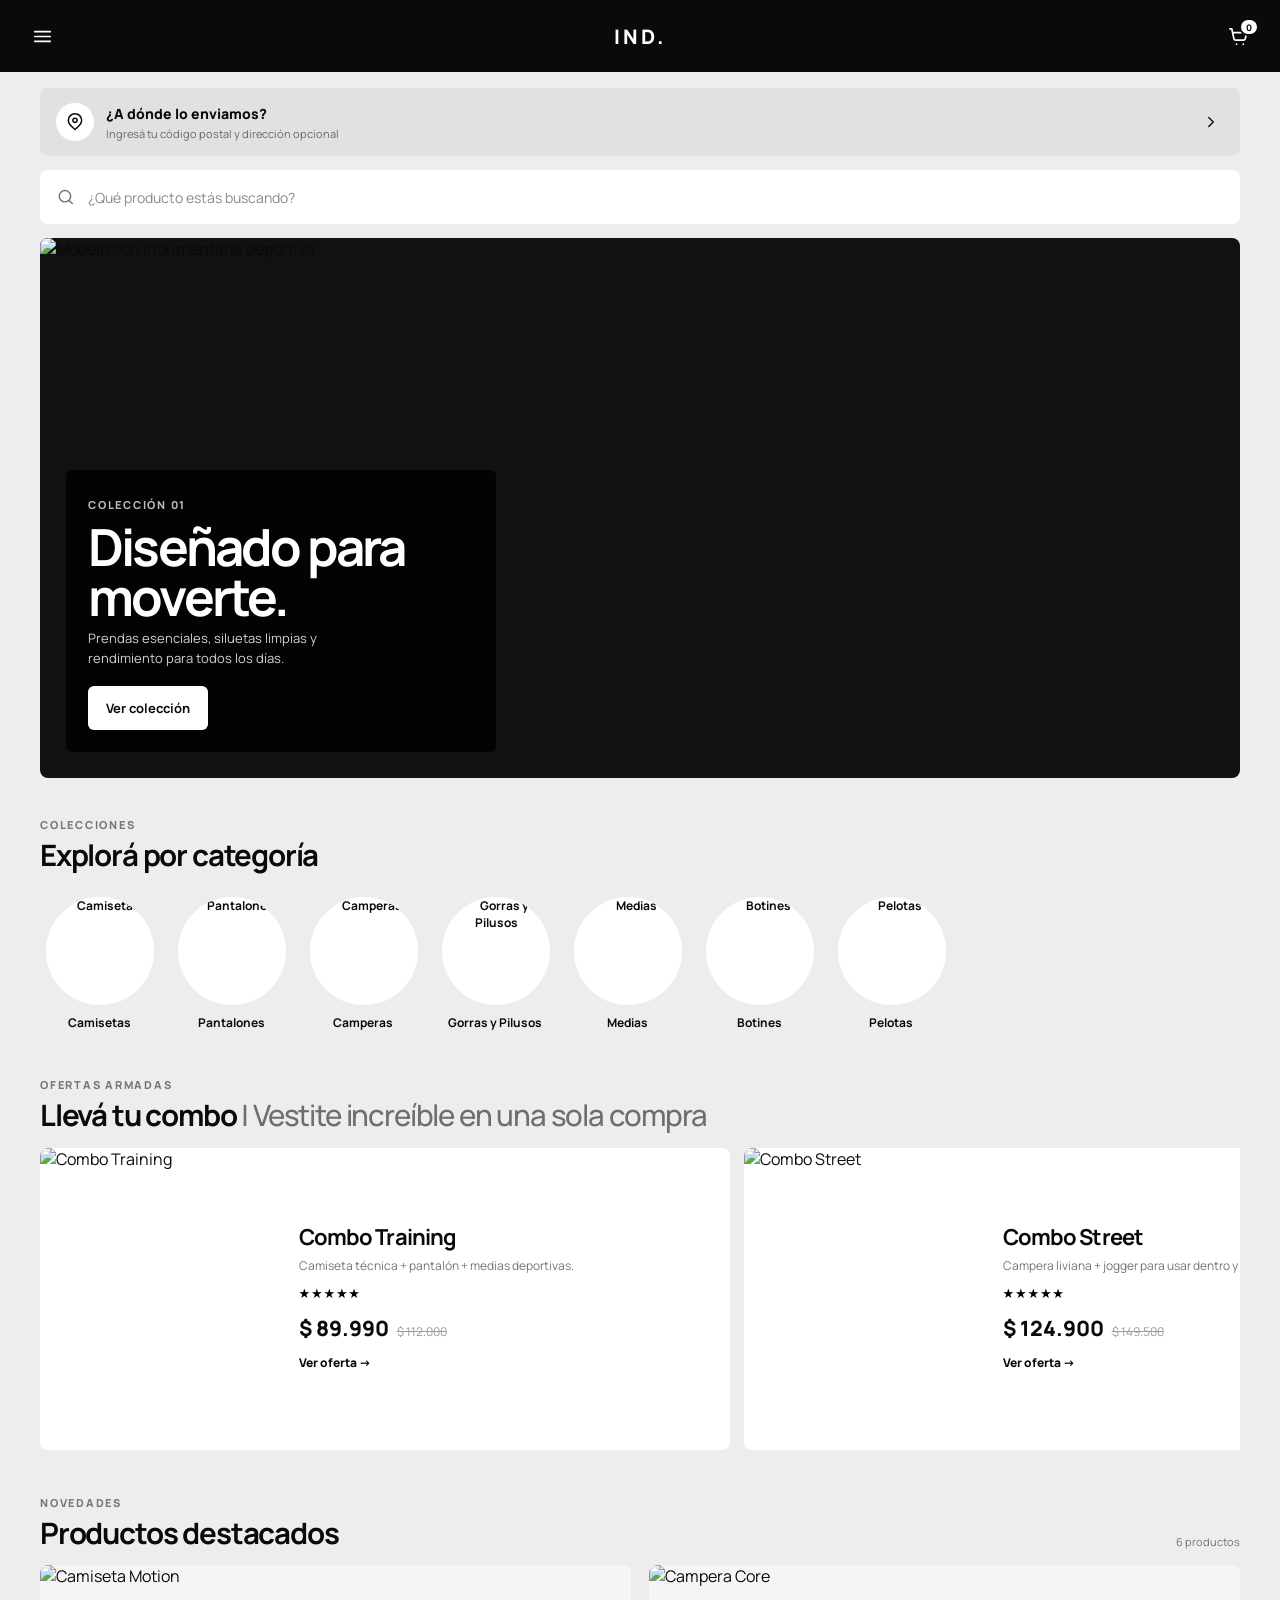
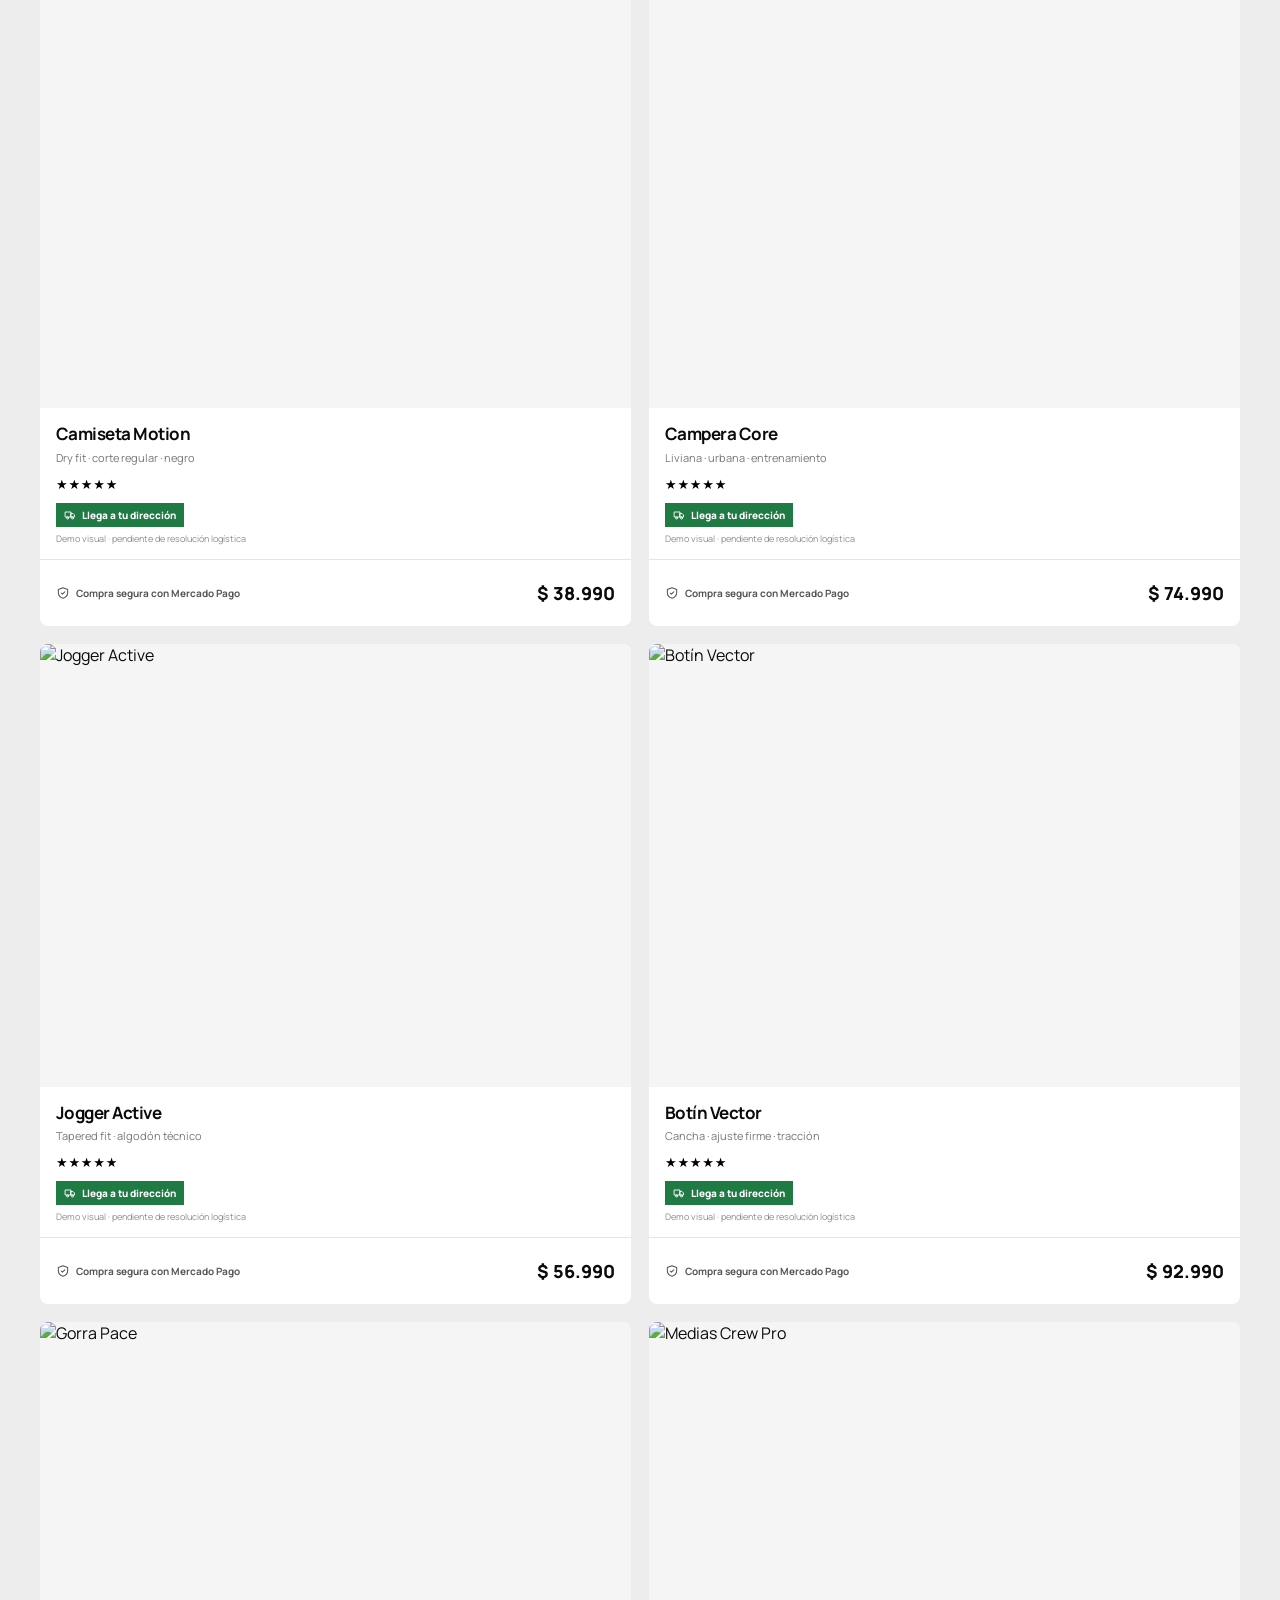
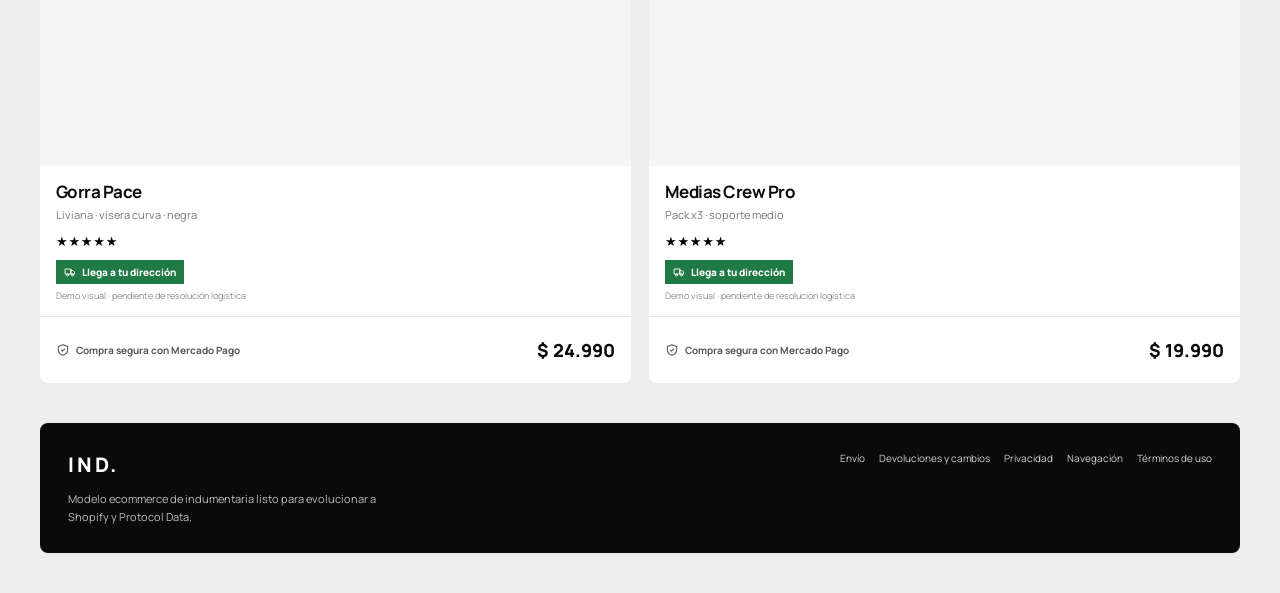
==== index.html @ ecd0ecb0 "feat(home): build initial storefront foundation" ====
<!doctype html>
<html lang="es">
<head>
  <meta charset="utf-8" />
  <meta name="viewport" content="width=device-width, initial-scale=1" />
  <meta name="theme-color" content="#0a0a0a" />
  <title>Indumentary — Indumentaria deportiva</title>
  <meta name="description" content="Modelo ecommerce de indumentaria deportiva preparado para Shopify y Protocol Data." />
  <link rel="preconnect" href="https://fonts.googleapis.com" />
  <link rel="preconnect" href="https://fonts.gstatic.com" crossorigin />
  <link href="https://fonts.googleapis.com/css2?family=Manrope:wght@400;500;600;700;800&display=swap" rel="stylesheet" />
  <link rel="stylesheet" href="./css/base.css" />
  <link rel="stylesheet" href="./css/home.css" />
</head>
<body>
  <div class="site-shell">
    <header class="site-header">
      <button class="icon-button icon-button--inverse" id="menuToggle" type="button" aria-label="Abrir menú" aria-controls="siteMenu" aria-expanded="false">
        <svg viewBox="0 0 24 24" aria-hidden="true"><path d="M4 7h16M4 12h16M4 17h16" /></svg>
      </button>

      <a class="utility-logo" href="#top" aria-label="Ir al inicio">IND.</a>

      <button class="cart-button" id="cartButton" type="button" aria-label="Abrir carrito">
        <svg viewBox="0 0 24 24" aria-hidden="true"><path d="M3 4h2l2.2 10.2a2 2 0 0 0 2 1.6h7.9a2 2 0 0 0 2-1.6L20.5 8H6.1M10 20h.01M17 20h.01" /></svg>
        <span class="cart-count" id="cartCount">0</span>
      </button>
    </header>

    <div class="page-content" id="top">
      <button class="location-strip" id="locationTrigger" type="button" aria-haspopup="dialog">
        <span class="location-strip__icon" aria-hidden="true">
          <svg viewBox="0 0 24 24"><path d="M20 10c0 5-8 11-8 11S4 15 4 10a8 8 0 1 1 16 0Z" /><circle cx="12" cy="10" r="2.5" /></svg>
        </span>
        <span class="location-strip__copy">
          <strong id="locationPrimary">¿A dónde lo enviamos?</strong>
          <small id="locationSecondary">Ingresá tu código postal y dirección opcional</small>
        </span>
        <svg class="location-strip__chevron" viewBox="0 0 24 24" aria-hidden="true"><path d="m9 18 6-6-6-6" /></svg>
      </button>

      <main>
        <section class="search-block" aria-label="Buscar productos">
          <label class="sr-only" for="productSearch">Buscar productos</label>
          <div class="search-field">
            <svg viewBox="0 0 24 24" aria-hidden="true"><circle cx="11" cy="11" r="7" /><path d="m20 20-3.5-3.5" /></svg>
            <input id="productSearch" type="search" placeholder="¿Qué producto estás buscando?" autocomplete="off" />
          </div>
        </section>

        <section class="hero" aria-labelledby="heroTitle">
          <img src="https://images.unsplash.com/photo-1515886657613-9f3515b0c78f?auto=format&fit=crop&w=1800&q=86" alt="Modelo con indumentaria deportiva" />
          <div class="hero__panel">
            <span class="eyebrow">COLECCIÓN 01</span>
            <h1 id="heroTitle">Diseñado para moverte.</h1>
            <p>Prendas esenciales, siluetas limpias y rendimiento para todos los días.</p>
            <a class="button button--light" href="#productos">Ver colección</a>
          </div>
        </section>

        <section class="section section--categories" aria-labelledby="categoryTitle">
          <div class="section-heading">
            <div>
              <span class="eyebrow eyebrow--dark">COLECCIONES</span>
              <h2 id="categoryTitle">Explorá por categoría</h2>
            </div>
          </div>
          <div class="category-scroller" id="categoryList" aria-label="Categorías"></div>
        </section>

        <section class="section section--combos" aria-labelledby="comboTitle">
          <div class="section-heading">
            <div>
              <span class="eyebrow eyebrow--dark">OFERTAS ARMADAS</span>
              <h2 id="comboTitle">Llevá tu combo <span>| Vestite increíble en una sola compra</span></h2>
            </div>
          </div>
          <div class="combo-scroller" id="comboList" aria-label="Combos"></div>
        </section>

        <section class="section section--products" id="productos" aria-labelledby="productTitle">
          <div class="section-heading section-heading--products">
            <div>
              <span class="eyebrow eyebrow--dark">NOVEDADES</span>
              <h2 id="productTitle">Productos destacados</h2>
            </div>
            <span class="result-count" id="resultCount" aria-live="polite"></span>
          </div>
          <div class="product-grid" id="productGrid"></div>
          <div class="empty-state" id="emptyState" hidden>
            <strong>No encontramos productos.</strong>
            <span>Probá con otra búsqueda.</span>
          </div>
        </section>
      </main>

      <footer class="site-footer">
        <div class="site-footer__brand">
          <span class="utility-logo utility-logo--footer">IND.</span>
          <p>Modelo ecommerce de indumentaria listo para evolucionar a Shopify y Protocol Data.</p>
        </div>
        <nav class="site-footer__links" aria-label="Políticas">
          <button type="button" data-reserved="Política de envío">Envío</button>
          <button type="button" data-reserved="Devoluciones y cambios">Devoluciones y cambios</button>
          <button type="button" data-reserved="Privacidad y datos">Privacidad</button>
          <button type="button" data-reserved="Navegación y medición">Navegación</button>
          <button type="button" data-reserved="Términos de uso">Términos de uso</button>
        </nav>
      </footer>
    </div>
  </div>

  <div class="overlay" id="menuOverlay" hidden></div>
  <aside class="side-menu" id="siteMenu" aria-label="Menú principal" aria-hidden="true">
    <div class="side-menu__header">
      <span class="utility-logo utility-logo--dark">IND.</span>
      <button class="icon-button" id="menuClose" type="button" aria-label="Cerrar menú">
        <svg viewBox="0 0 24 24" aria-hidden="true"><path d="m6 6 12 12M18 6 6 18" /></svg>
      </button>
    </div>

    <nav class="menu-nav">
      <a class="menu-link" href="#top" data-close-menu>
        <span class="menu-icon"><svg viewBox="0 0 24 24"><path d="M3 11.5 12 4l9 7.5V21h-6v-6H9v6H3Z" /></svg></span>
        <span>INICIO</span>
      </a>

      <details class="menu-group">
        <summary class="menu-link">
          <span class="menu-icon"><svg viewBox="0 0 24 24"><path d="m4 8 8-4 8 4-8 4-8-4Z" /><path d="m4 12 8 4 8-4M4 16l8 4 8-4" /></svg></span>
          <span>COLECCIONES</span>
          <svg class="menu-chevron" viewBox="0 0 24 24"><path d="m9 6 6 6-6 6" /></svg>
        </summary>
        <div class="menu-subnav">
          <a href="#productos" data-category-link="Camisetas" data-close-menu>CAMISETAS</a>
          <a href="#productos" data-category-link="Camperas" data-close-menu>CAMPERAS</a>
          <a href="#productos" data-category-link="Pantalones" data-close-menu>PANTALONES</a>
          <a href="#productos" data-category-link="Medias" data-close-menu>MEDIAS</a>
          <a href="#productos" data-category-link="Botines" data-close-menu>BOTINES</a>
          <a href="#productos" data-category-link="Gorras y Pilusos" data-close-menu>GORRAS Y PILUSOS</a>
        </div>
      </details>

      <button class="menu-link" type="button" data-reserved="Cupones">
        <span class="menu-icon"><svg viewBox="0 0 24 24"><path d="M4 7a2 2 0 0 1 2-2h12a2 2 0 0 1 2 2v3a2.5 2.5 0 0 0 0 4v3a2 2 0 0 1-2 2H6a2 2 0 0 1-2-2v-3a2.5 2.5 0 0 0 0-4Z" /><path d="M12 7v10" /></svg></span>
        <span>CUPONES</span>
      </button>

      <a class="menu-link" href="#productos" data-close-menu>
        <span class="menu-icon"><svg viewBox="0 0 24 24"><path d="m12 3 2.3 4.7L19.5 9l-3.8 3.7.9 5.3-4.6-2.5L7.4 18l.9-5.3L4.5 9l5.2-1.3Z" /></svg></span>
        <span>NOVEDADES</span>
      </a>

      <div class="menu-divider"></div>

      <button class="menu-link" type="button" id="shippingMenuButton">
        <span class="menu-icon"><svg viewBox="0 0 24 24"><path d="M3 6h11v10H3Z" /><path d="M14 9h4l3 3v4h-7ZM7 19a2 2 0 1 0 0-4 2 2 0 0 0 0 4ZM17 19a2 2 0 1 0 0-4 2 2 0 0 0 0 4Z" /></svg></span>
        <span>SABER DE MI ENVÍO</span>
      </button>

      <button class="menu-link" type="button" data-reserved="Soporte">
        <span class="menu-icon"><svg viewBox="0 0 24 24"><path d="M4 5h16v11H8l-4 4Z" /></svg></span>
        <span>SOPORTE</span>
      </button>

      <div class="menu-divider"></div>

      <details class="menu-group">
        <summary class="menu-link">
          <span class="menu-icon"><svg viewBox="0 0 24 24"><path d="M6 3h9l3 3v15H6Z" /><path d="M14 3v4h4M9 11h6M9 15h6" /></svg></span>
          <span>POLÍTICAS</span>
          <svg class="menu-chevron" viewBox="0 0 24 24"><path d="m9 6 6 6-6 6" /></svg>
        </summary>
        <div class="menu-subnav">
          <button type="button" data-reserved="Política de envío">ENVÍO</button>
          <button type="button" data-reserved="Devolución o cambios">DEVOLUCIÓN O CAMBIOS</button>
          <button type="button" data-reserved="Navegación / medición">NAVEGACIÓN</button>
          <button type="button" data-reserved="Privacidad / datos">PRIVACIDAD / DATOS</button>
          <button type="button" data-reserved="Términos comerciales">TÉRMINOS COMERCIALES</button>
          <button type="button" data-reserved="Términos de uso">TÉRMINOS DE USO</button>
        </div>
      </details>
    </nav>
  </aside>

  <div class="modal-backdrop" id="locationModal" hidden>
    <section class="location-modal" role="dialog" aria-modal="true" aria-labelledby="locationTitle">
      <div class="modal-heading">
        <div>
          <span class="eyebrow eyebrow--dark">UBICACIÓN DE ENVÍO</span>
          <h2 id="locationTitle">¿A dónde lo enviamos?</h2>
        </div>
        <button class="icon-button" id="locationClose" type="button" aria-label="Cerrar">
          <svg viewBox="0 0 24 24"><path d="m6 6 12 12M18 6 6 18" /></svg>
        </button>
      </div>

      <form id="locationForm" novalidate>
        <label class="field-label" for="postalCode">Código postal</label>
        <input class="text-field" id="postalCode" name="postalCode" type="text" inputmode="text" autocomplete="postal-code" maxlength="8" placeholder="Ej. 1414 o C1414ABC" required />
        <small class="field-help">Preparado para autocompletado geográfico cuando se conecte la fuente autorizada.</small>

        <label class="field-label" for="streetAddress">Dirección <span>opcional</span></label>
        <input class="text-field" id="streetAddress" name="streetAddress" type="text" autocomplete="street-address" maxlength="120" placeholder="Calle y altura" />

        <p class="session-note">Esta ubicación se comparte con Home y Product Page durante la sesión. No representa por sí sola una tarifa o promesa logística.</p>

        <div class="modal-actions">
          <button class="button button--secondary" id="locationCancel" type="button">Cancelar</button>
          <button class="button button--dark" type="submit">Guardar ubicación</button>
        </div>
      </form>
    </section>
  </div>

  <div class="toast" id="toast" role="status" aria-live="polite"></div>

  <script type="module" src="./js/app.js"></script>
</body>
</html>
---- css/base.css ----
:root {
  --font-family: "Manrope", system-ui, -apple-system, BlinkMacSystemFont, "Segoe UI", sans-serif;
  --page: #ededed;
  --surface: #ffffff;
  --ink: #0a0a0a;
  --muted: #6f6f6f;
  --line: #d6d6d6;
  --soft: #e2e2e2;
  --green: #1f7a43;
  --header-height: 72px;
  --radius: 8px;
  --content-max: 1240px;
}

* { box-sizing: border-box; }

html { scroll-behavior: smooth; background: var(--page); }

body {
  margin: 0;
  min-width: 320px;
  background: var(--page);
  color: var(--ink);
  font-family: var(--font-family);
  -webkit-font-smoothing: antialiased;
  text-rendering: optimizeLegibility;
}

body.no-scroll { overflow: hidden; }

button, input, textarea, select { font: inherit; }
button, a { -webkit-tap-highlight-color: transparent; }
button { color: inherit; }
a { color: inherit; text-decoration: none; }
img, svg { display: block; }
img { max-width: 100%; }
svg {
  width: 1em;
  height: 1em;
  fill: none;
  stroke: currentColor;
  stroke-width: 1.8;
  stroke-linecap: round;
  stroke-linejoin: round;
}

button { border: 0; }

.sr-only {
  position: absolute;
  width: 1px;
  height: 1px;
  padding: 0;
  margin: -1px;
  overflow: hidden;
  clip: rect(0, 0, 0, 0);
  white-space: nowrap;
  border: 0;
}

.site-shell { min-height: 100vh; }

.site-header {
  position: sticky;
  z-index: 80;
  top: 0;
  display: grid;
  height: var(--header-height);
  grid-template-columns: 48px 1fr 48px;
  align-items: center;
  gap: 12px;
  padding: 0 max(16px, calc((100vw - var(--content-max)) / 2));
  background: var(--ink);
  color: #fff;
}

.icon-button,
.cart-button {
  display: inline-grid;
  width: 44px;
  height: 44px;
  place-items: center;
  border-radius: 50%;
  background: transparent;
  cursor: pointer;
}

.icon-button svg,
.cart-button svg { width: 23px; height: 23px; }

.icon-button--inverse,
.cart-button { color: #fff; }

.utility-logo {
  justify-self: center;
  color: #fff;
  font-size: 20px;
  font-weight: 800;
  letter-spacing: .14em;
}

.utility-logo--dark { color: var(--ink); }
.utility-logo--footer { justify-self: start; color: #fff; }

.cart-button { position: relative; justify-self: end; }

.cart-count {
  position: absolute;
  top: 4px;
  right: 1px;
  display: grid;
  min-width: 18px;
  height: 18px;
  place-items: center;
  padding: 0 5px;
  border: 2px solid var(--ink);
  border-radius: 999px;
  background: #fff;
  color: var(--ink);
  font-size: 9px;
  font-weight: 800;
}

.page-content {
  width: min(100%, var(--content-max));
  margin: 0 auto;
  padding: 16px 20px 40px;
}

.button {
  display: inline-flex;
  min-height: 44px;
  align-items: center;
  justify-content: center;
  padding: 0 18px;
  border-radius: 6px;
  cursor: pointer;
  font-size: 13px;
  font-weight: 700;
}

.button--light { background: #fff; color: var(--ink); }
.button--dark { background: var(--ink); color: #fff; }
.button--secondary { background: var(--soft); color: var(--ink); }

.eyebrow {
  display: inline-block;
  color: rgba(255,255,255,.72);
  font-size: 11px;
  font-weight: 800;
  letter-spacing: .16em;
}

.eyebrow--dark { color: #777; }

.overlay,
.modal-backdrop {
  position: fixed;
  z-index: 100;
  inset: 0;
  background: rgba(0,0,0,.44);
}

.overlay[hidden],
.modal-backdrop[hidden] { display: none; }

.toast {
  position: fixed;
  z-index: 180;
  right: 18px;
  bottom: 18px;
  left: 18px;
  width: min(460px, calc(100% - 36px));
  margin: 0 auto;
  padding: 12px 16px;
  border-radius: 8px;
  background: var(--ink);
  color: #fff;
  font-size: 12px;
  font-weight: 600;
  text-align: center;
  opacity: 0;
  pointer-events: none;
  transform: translateY(8px);
  transition: opacity 160ms ease, transform 160ms ease;
}

.toast.is-visible {
  opacity: 1;
  transform: translateY(0);
}

@media (max-width: 720px) {
  :root { --header-height: 64px; }
  .site-header { padding: 0 12px; }
  .page-content { padding: 12px 12px 28px; }
}

@media (prefers-reduced-motion: reduce) {
  *, *::before, *::after {
    scroll-behavior: auto !important;
    animation-duration: .01ms !important;
    transition-duration: .01ms !important;
  }
}
---- css/home.css ----
.location-strip {
  display: grid;
  width: 100%;
  min-height: 68px;
  grid-template-columns: 38px minmax(0, 1fr) 22px;
  align-items: center;
  gap: 12px;
  padding: 12px 16px;
  border-radius: var(--radius);
  background: #e1e1e1;
  cursor: pointer;
  text-align: left;
}

.location-strip__icon {
  display: grid;
  width: 38px;
  height: 38px;
  place-items: center;
  border-radius: 50%;
  background: #fff;
}

.location-strip__icon svg { width: 20px; height: 20px; }
.location-strip__copy { min-width: 0; }
.location-strip__copy strong,
.location-strip__copy small { display: block; }
.location-strip__copy strong { font-size: 14px; font-weight: 800; }
.location-strip__copy small { margin-top: 3px; color: #686868; font-size: 11px; }
.location-strip__chevron { width: 18px; height: 18px; }

.search-block { margin-top: 14px; }

.search-field {
  display: flex;
  height: 54px;
  align-items: center;
  gap: 10px;
  padding: 0 16px;
  border-radius: var(--radius);
  background: #fff;
}

.search-field svg { width: 20px; height: 20px; color: #777; }
.search-field input {
  width: 100%;
  border: 0;
  outline: 0;
  background: transparent;
  color: var(--ink);
  font-size: 14px;
}
.search-field input::placeholder { color: #8a8a8a; }

.hero {
  position: relative;
  min-height: 360px;
  aspect-ratio: 16 / 7.2;
  margin-top: 14px;
  overflow: hidden;
  border-radius: var(--radius);
  background: #111;
}

.hero img {
  width: 100%;
  height: 100%;
  object-fit: cover;
  object-position: center 35%;
}

.hero__panel {
  position: absolute;
  left: 26px;
  bottom: 26px;
  width: min(430px, calc(100% - 52px));
  padding: 22px;
  border-radius: 6px;
  background: rgba(0, 0, 0, .82);
  color: #fff;
}

.hero__panel h1 {
  margin: 7px 0 8px;
  font-size: clamp(32px, 4vw, 58px);
  line-height: .98;
  letter-spacing: -.055em;
}

.hero__panel p {
  max-width: 36ch;
  margin: 0 0 18px;
  color: rgba(255,255,255,.82);
  font-size: 13px;
  line-height: 1.5;
}

.section { margin-top: 34px; }
.section-heading {
  display: flex;
  align-items: end;
  justify-content: space-between;
  gap: 20px;
  margin-bottom: 16px;
}

.section-heading h2 {
  margin: 5px 0 0;
  font-size: clamp(22px, 2.3vw, 32px);
  line-height: 1.1;
  letter-spacing: -.04em;
}

.section-heading h2 span { color: #6e6e6e; font-weight: 500; }
.result-count { color: #757575; font-size: 11px; white-space: nowrap; }

.category-scroller,
.combo-scroller {
  display: flex;
  gap: 14px;
  overflow-x: auto;
  padding-bottom: 6px;
  scrollbar-width: thin;
  scroll-snap-type: x proximity;
}

.category-card {
  width: 118px;
  flex: 0 0 118px;
  scroll-snap-align: start;
  background: transparent;
  cursor: pointer;
  text-align: center;
}

.category-card__image {
  width: 108px;
  height: 108px;
  margin: 0 auto;
  overflow: hidden;
  border-radius: 50%;
  background: #fff;
}

.category-card__image img { width: 100%; height: 100%; object-fit: cover; }
.category-card span { display: block; margin-top: 9px; font-size: 12px; font-weight: 700; }

.combo-card {
  display: grid;
  width: min(690px, 82vw);
  min-width: min(690px, 82vw);
  aspect-ratio: 16 / 7;
  grid-template-columns: 34% 66%;
  overflow: hidden;
  border-radius: var(--radius);
  background: #fff;
  scroll-snap-align: start;
}

.combo-card__media { overflow: hidden; }
.combo-card__media img { width: 100%; height: 100%; object-fit: cover; }
.combo-card__content {
  display: flex;
  min-width: 0;
  flex-direction: column;
  justify-content: center;
  padding: 22px 24px;
}

.combo-card__content h3 { margin: 0; font-size: 22px; line-height: 1.08; letter-spacing: -.04em; }
.combo-card__content p { margin: 7px 0 10px; color: #747474; font-size: 12px; line-height: 1.45; }
.stars { color: #000; font-size: 13px; font-weight: 800; letter-spacing: .06em; }
.price-row { display: flex; align-items: baseline; gap: 8px; margin-top: 12px; }
.price-current { font-size: 21px; font-weight: 800; }
.price-old { color: #9b9b9b; font-size: 12px; text-decoration: line-through; }
.offer-link { margin-top: 12px; padding: 0; background: transparent; cursor: pointer; font-size: 12px; font-weight: 800; text-align: left; }

.product-grid {
  display: grid;
  grid-template-columns: repeat(2, minmax(0, 1fr));
  gap: 18px;
}

.product-card {
  min-width: 0;
  overflow: hidden;
  border-radius: var(--radius);
  background: #fff;
}

.product-card__media {
  aspect-ratio: 4 / 3;
  overflow: hidden;
  background: #f5f5f5;
}
.product-card__media img { width: 100%; height: 100%; object-fit: cover; }

.product-card__content { padding: 16px 16px 0; }
.product-card__content h3 { margin: 0; font-size: 17px; line-height: 1.2; letter-spacing: -.03em; }
.product-card__subtitle { margin: 5px 0 10px; color: #777; font-size: 11px; }
.delivery-badge {
  display: inline-flex;
  align-items: center;
  gap: 6px;
  margin-top: 10px;
  padding: 5px 8px;
  background: var(--green);
  color: #fff;
  font-size: 10px;
  font-weight: 800;
}
.delivery-badge svg { width: 12px; height: 12px; }
.delivery-demo-note { display: block; margin-top: 5px; color: #8c8c8c; font-size: 9px; }

.product-card__divider { height: 1px; margin: 14px -16px 0; background: #e5e5e5; }
.product-card__commerce {
  display: flex;
  min-height: 66px;
  align-items: center;
  justify-content: space-between;
  gap: 12px;
  padding: 12px 16px;
}
.trust-badge { display: inline-flex; align-items: center; gap: 6px; color: #555; font-size: 10px; font-weight: 700; }
.trust-badge svg { width: 14px; height: 14px; }
.product-card__price { flex: 0 0 auto; font-size: 18px; font-weight: 800; white-space: nowrap; }

.empty-state {
  padding: 38px 18px;
  border-radius: var(--radius);
  background: #fff;
  text-align: center;
}
.empty-state strong,
.empty-state span { display: block; }
.empty-state span { margin-top: 5px; color: #777; font-size: 12px; }

.site-footer {
  display: grid;
  grid-template-columns: minmax(0, 1fr) auto;
  gap: 28px;
  margin-top: 40px;
  padding: 28px;
  border-radius: var(--radius);
  background: var(--ink);
  color: #fff;
}
.site-footer__brand p { max-width: 48ch; margin: 12px 0 0; color: #bdbdbd; font-size: 11px; line-height: 1.6; }
.site-footer__links { display: flex; flex-wrap: wrap; align-content: start; justify-content: end; gap: 8px 14px; }
.site-footer__links button { padding: 0; background: transparent; color: #d2d2d2; cursor: pointer; font-size: 10px; }

.side-menu {
  position: fixed;
  z-index: 120;
  top: 0;
  bottom: 0;
  left: 0;
  width: min(380px, 88vw);
  padding: 18px;
  overflow-y: auto;
  background: #fff;
  transform: translateX(-102%);
  transition: transform 180ms ease;
}
.side-menu.is-open { transform: translateX(0); }
.side-menu__header { display: flex; align-items: center; justify-content: space-between; padding: 2px 2px 18px; }
.side-menu__header .utility-logo { justify-self: start; }

.menu-nav { display: grid; gap: 3px; }
.menu-link {
  display: grid;
  width: 100%;
  min-height: 48px;
  grid-template-columns: 24px minmax(0, 1fr) auto;
  align-items: center;
  gap: 10px;
  padding: 0 8px;
  background: transparent;
  cursor: pointer;
  font-size: 12px;
  font-weight: 800;
  text-align: left;
}
.menu-icon { display: grid; place-items: center; }
.menu-icon svg { width: 19px; height: 19px; }
.menu-chevron { width: 16px; height: 16px; transition: transform 150ms ease; }
.menu-group[open] .menu-chevron { transform: rotate(90deg); }
.menu-group summary { list-style: none; }
.menu-group summary::-webkit-details-marker { display: none; }
.menu-subnav { display: grid; gap: 1px; padding: 0 0 8px 42px; }
.menu-subnav a,
.menu-subnav button {
  min-height: 34px;
  padding: 0;
  background: transparent;
  color: #666;
  cursor: pointer;
  font-size: 10px;
  font-weight: 700;
  text-align: left;
}
.menu-divider { height: 1px; margin: 10px 8px; background: #e8e8e8; }

.modal-backdrop {
  z-index: 140;
  display: flex;
  align-items: center;
  justify-content: center;
  padding: 18px;
}
.location-modal {
  width: min(520px, 100%);
  padding: 22px;
  border-radius: 12px;
  background: #fff;
}
.modal-heading { display: flex; align-items: start; justify-content: space-between; gap: 16px; margin-bottom: 18px; }
.modal-heading h2 { margin: 5px 0 0; font-size: 24px; letter-spacing: -.04em; }
.field-label { display: flex; justify-content: space-between; margin: 14px 0 7px; font-size: 11px; font-weight: 800; }
.field-label span { color: #8a8a8a; font-weight: 500; }
.text-field {
  width: 100%;
  height: 48px;
  padding: 0 13px;
  border: 1px solid #d7d7d7;
  border-radius: 6px;
  outline: 0;
  background: #fff;
}
.text-field:focus { border-color: #111; }
.field-help { display: block; margin-top: 6px; color: #8a8a8a; font-size: 9px; line-height: 1.4; }
.session-note { margin: 16px 0 0; padding: 11px 12px; border-radius: 6px; background: #f0f0f0; color: #666; font-size: 10px; line-height: 1.45; }
.modal-actions { display: flex; gap: 10px; justify-content: end; margin-top: 20px; }

@media (max-width: 720px) {
  .hero { min-height: 0; aspect-ratio: 4 / 5; }
  .hero__panel { right: 12px; bottom: 12px; left: 12px; width: auto; padding: 18px; }
  .hero__panel h1 { font-size: 36px; }
  .section { margin-top: 28px; }
  .section-heading { align-items: start; }
  .section-heading h2 { font-size: 22px; }
  .section-heading h2 span { display: block; margin-top: 4px; font-size: 15px; }
  .category-card { width: 92px; flex-basis: 92px; }
  .category-card__image { width: 82px; height: 82px; }
  .category-card span { font-size: 10px; }
  .combo-card { width: 88vw; min-width: 88vw; aspect-ratio: auto; min-height: 176px; grid-template-columns: 35% 65%; }
  .combo-card__content { padding: 14px; }
  .combo-card__content h3 { font-size: 16px; }
  .combo-card__content p { font-size: 10px; }
  .price-current { font-size: 17px; }
  .product-grid { gap: 12px; }
  .product-card__content { padding: 12px 12px 0; }
  .product-card__content h3 { font-size: 14px; }
  .product-card__subtitle { min-height: 30px; font-size: 9px; }
  .product-card__divider { margin-right: -12px; margin-left: -12px; }
  .product-card__commerce { min-height: 76px; flex-direction: column; align-items: start; gap: 6px; padding: 10px 12px 12px; }
  .product-card__price { align-self: end; margin-top: -22px; font-size: 15px; }
  .trust-badge { max-width: 72%; font-size: 8px; }
  .delivery-badge { font-size: 8px; }
  .delivery-demo-note { font-size: 8px; }
  .site-footer { grid-template-columns: 1fr; padding: 22px; }
  .site-footer__links { justify-content: start; }
  .modal-backdrop { align-items: end; padding: 0; }
  .location-modal { border-radius: 18px 18px 0 0; padding: 20px 16px calc(20px + env(safe-area-inset-bottom)); }
}

@media (max-width: 420px) {
  .product-grid { gap: 10px; }
  .product-card__media { aspect-ratio: 1 / 1; }
  .product-card__content h3 { font-size: 13px; }
}
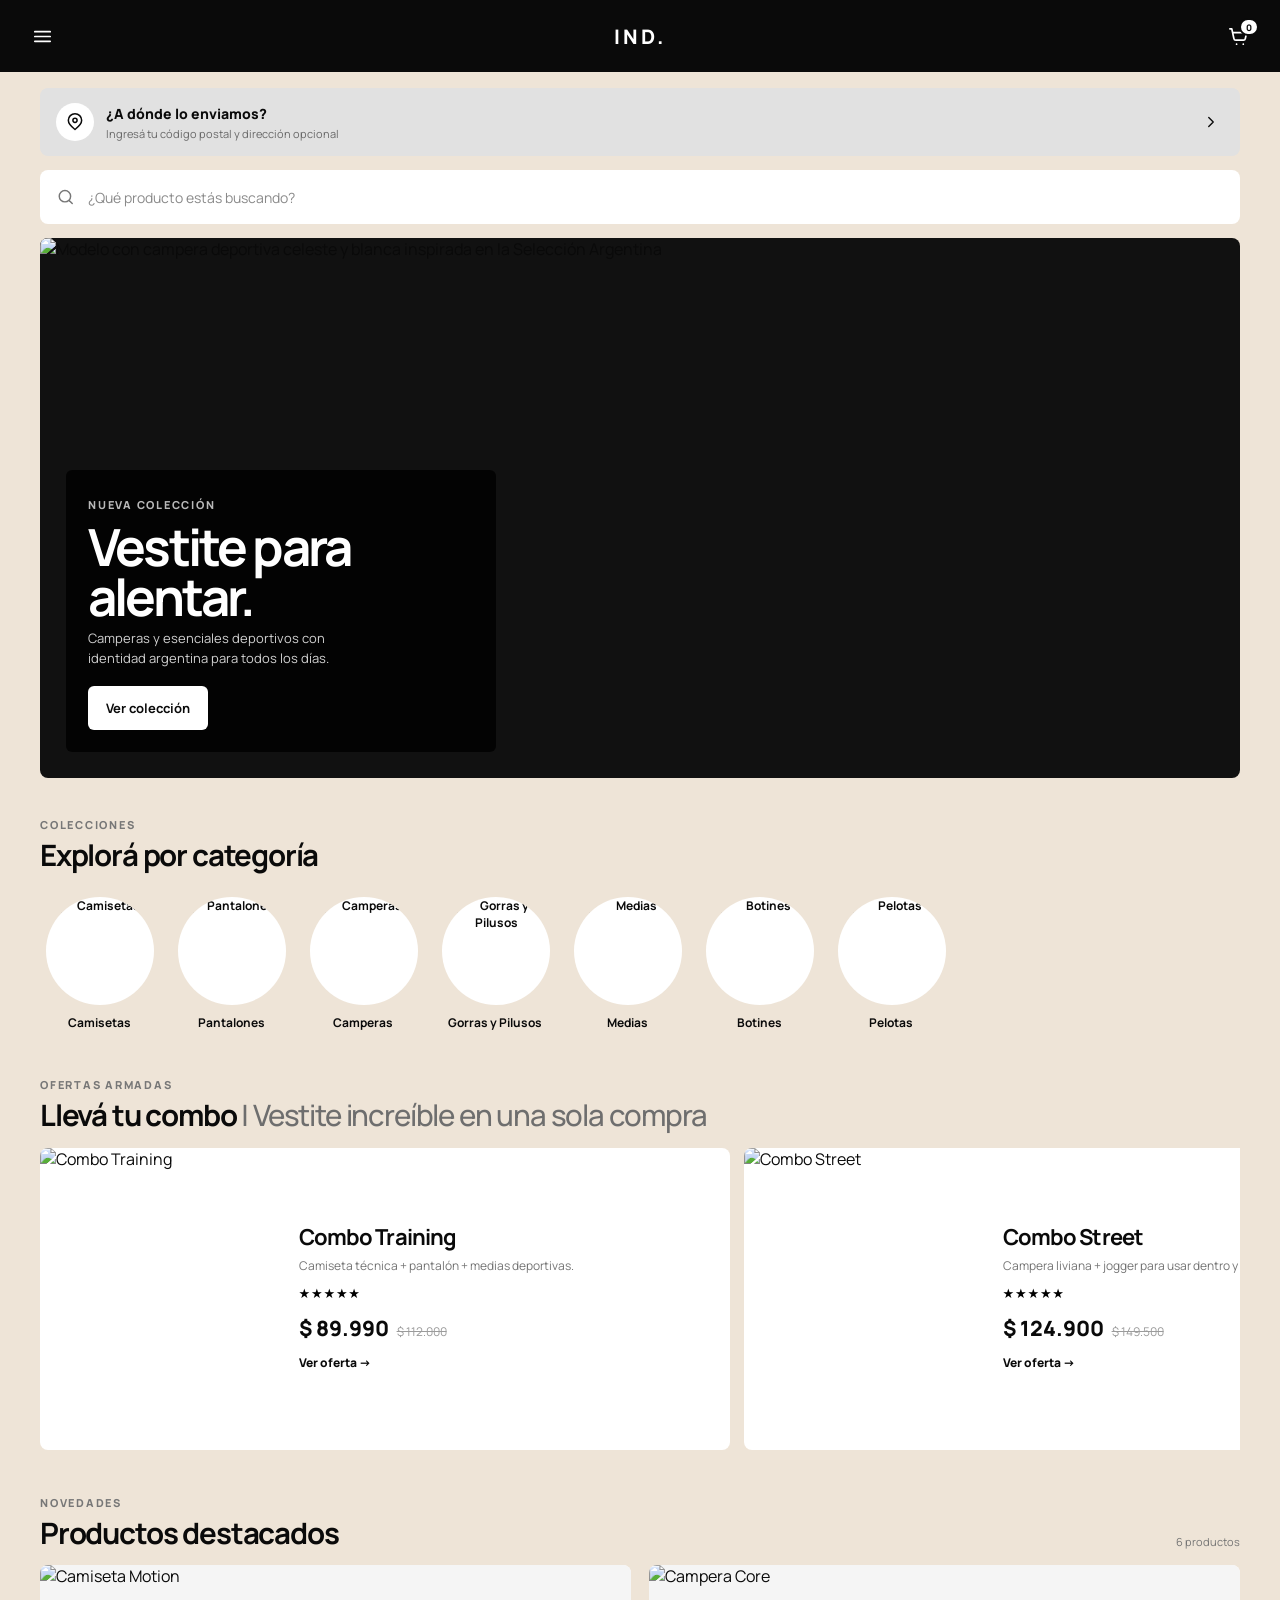
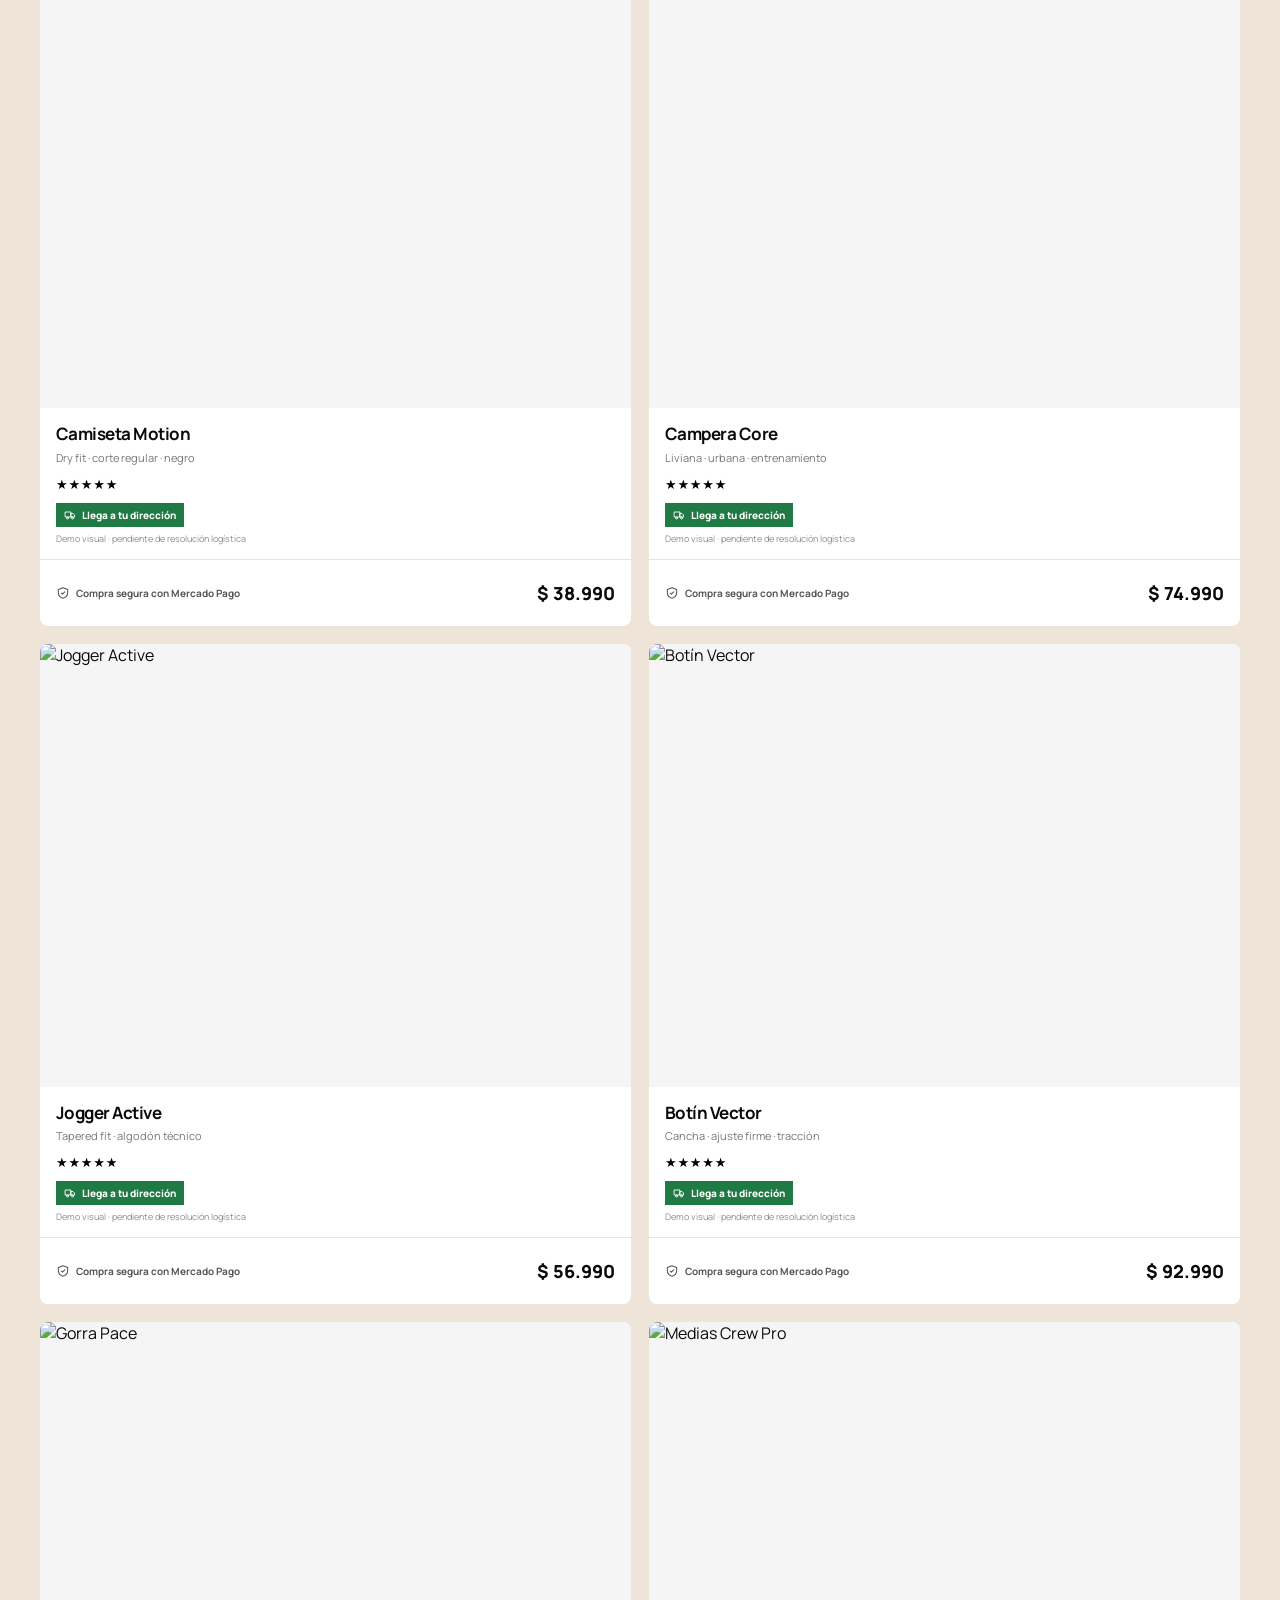
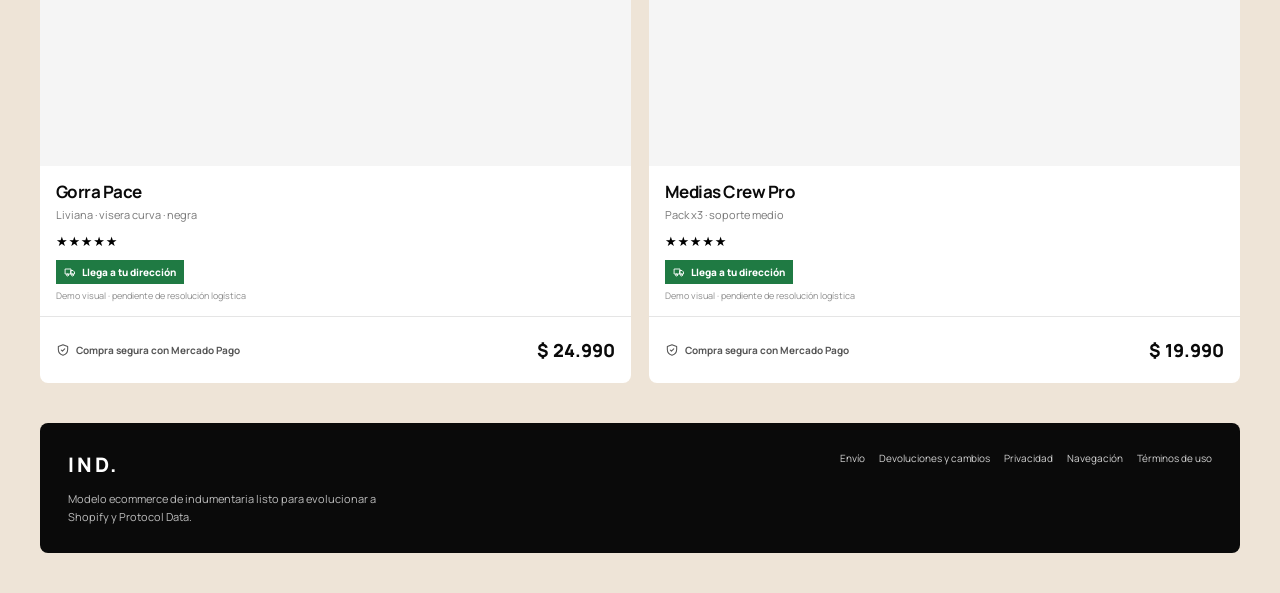
==== commit 55c500e3: "style: refresh home hero imagery and copy" ====
--- a/index.html
+++ b/index.html
@@ -49,11 +49,11 @@
         </section>
 
         <section class="hero" aria-labelledby="heroTitle">
-          <img src="https://images.unsplash.com/photo-1515886657613-9f3515b0c78f?auto=format&fit=crop&w=1800&q=86" alt="Modelo con indumentaria deportiva" />
+          <img src="https://assets.adidas.com/images/h_2000%2Cf_auto%2Cq_auto%2Cfl_lossy%2Cc_fill%2Cg_auto/5ef7c9c5bf244248a8b3ae483dedd1f3_9366/Casaca_deportiva_local_seleccion_argentina_2006_Blanco_JM1091_HM1.jpg" alt="Modelo con campera deportiva celeste y blanca inspirada en la Selección Argentina" />
           <div class="hero__panel">
-            <span class="eyebrow">COLECCIÓN 01</span>
-            <h1 id="heroTitle">Diseñado para moverte.</h1>
-            <p>Prendas esenciales, siluetas limpias y rendimiento para todos los días.</p>
+            <span class="eyebrow">NUEVA COLECCIÓN</span>
+            <h1 id="heroTitle">Vestite para alentar.</h1>
+            <p>Camperas y esenciales deportivos con identidad argentina para todos los días.</p>
             <a class="button button--light" href="#productos">Ver colección</a>
           </div>
         </section>
--- a/css/base.css
+++ b/css/base.css
@@ -1,6 +1,6 @@
 :root {
   --font-family: "Manrope", system-ui, -apple-system, BlinkMacSystemFont, "Segoe UI", sans-serif;
-  --page: #ededed;
+  --page: #eee4d7;
   --surface: #ffffff;
   --ink: #0a0a0a;
   --muted: #6f6f6f;
@@ -190,10 +190,33 @@
   transform: translateY(0);
 }
 
+/* Mobile merchandising rails are clipped only by the physical viewport.
+   Initial/final alignment is supplied by the first/last item margins rather
+   than internal rail padding, so cards can visually travel to the phone edge. */
 @media (max-width: 720px) {
   :root { --header-height: 64px; }
   .site-header { padding: 0 12px; }
   .page-content { padding: 12px 12px 28px; }
+
+  .category-scroller,
+  .combo-scroller {
+    width: calc(100% + 24px);
+    margin-right: -12px;
+    margin-left: -12px;
+    padding-right: 0;
+    padding-left: 0;
+    scroll-padding-inline: 12px;
+  }
+
+  .category-scroller > :first-child,
+  .combo-scroller > :first-child {
+    margin-left: 12px;
+  }
+
+  .category-scroller > :last-child,
+  .combo-scroller > :last-child {
+    margin-right: 12px;
+  }
 }
 
 @media (prefers-reduced-motion: reduce) {
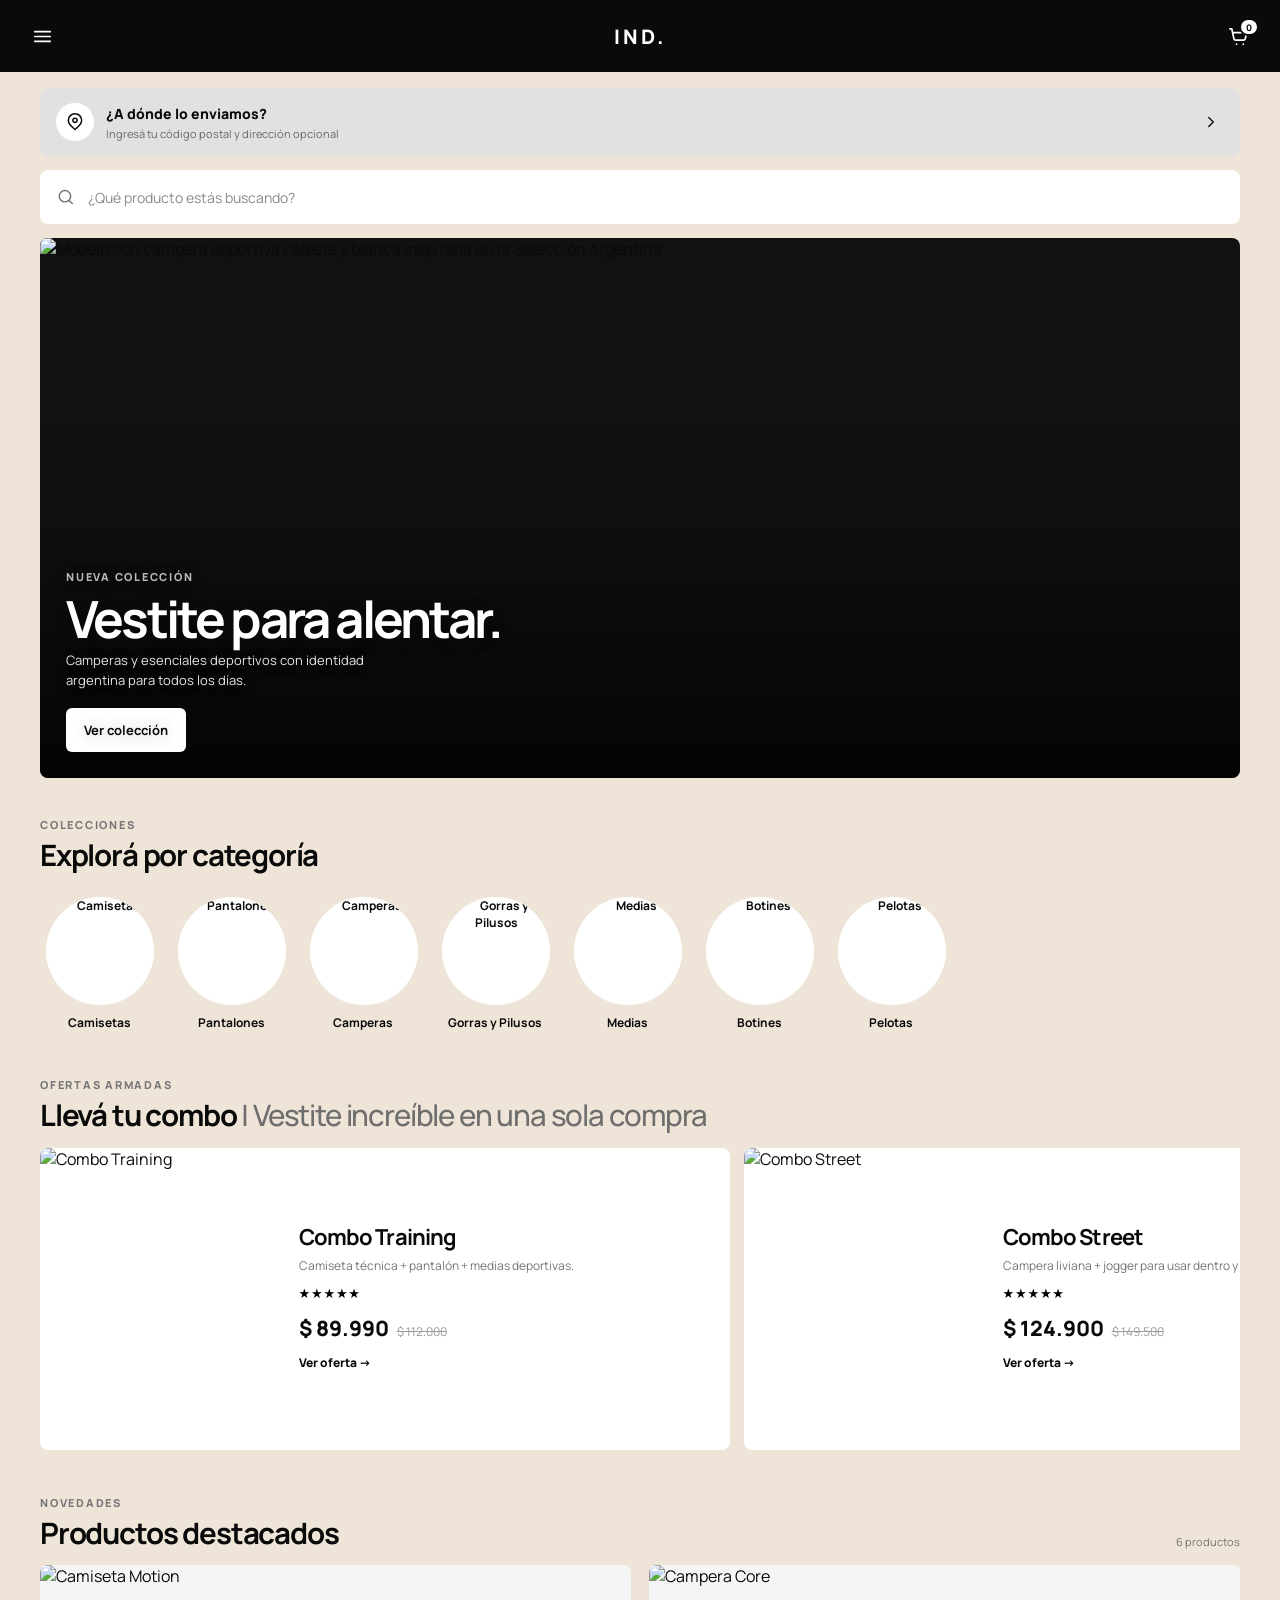
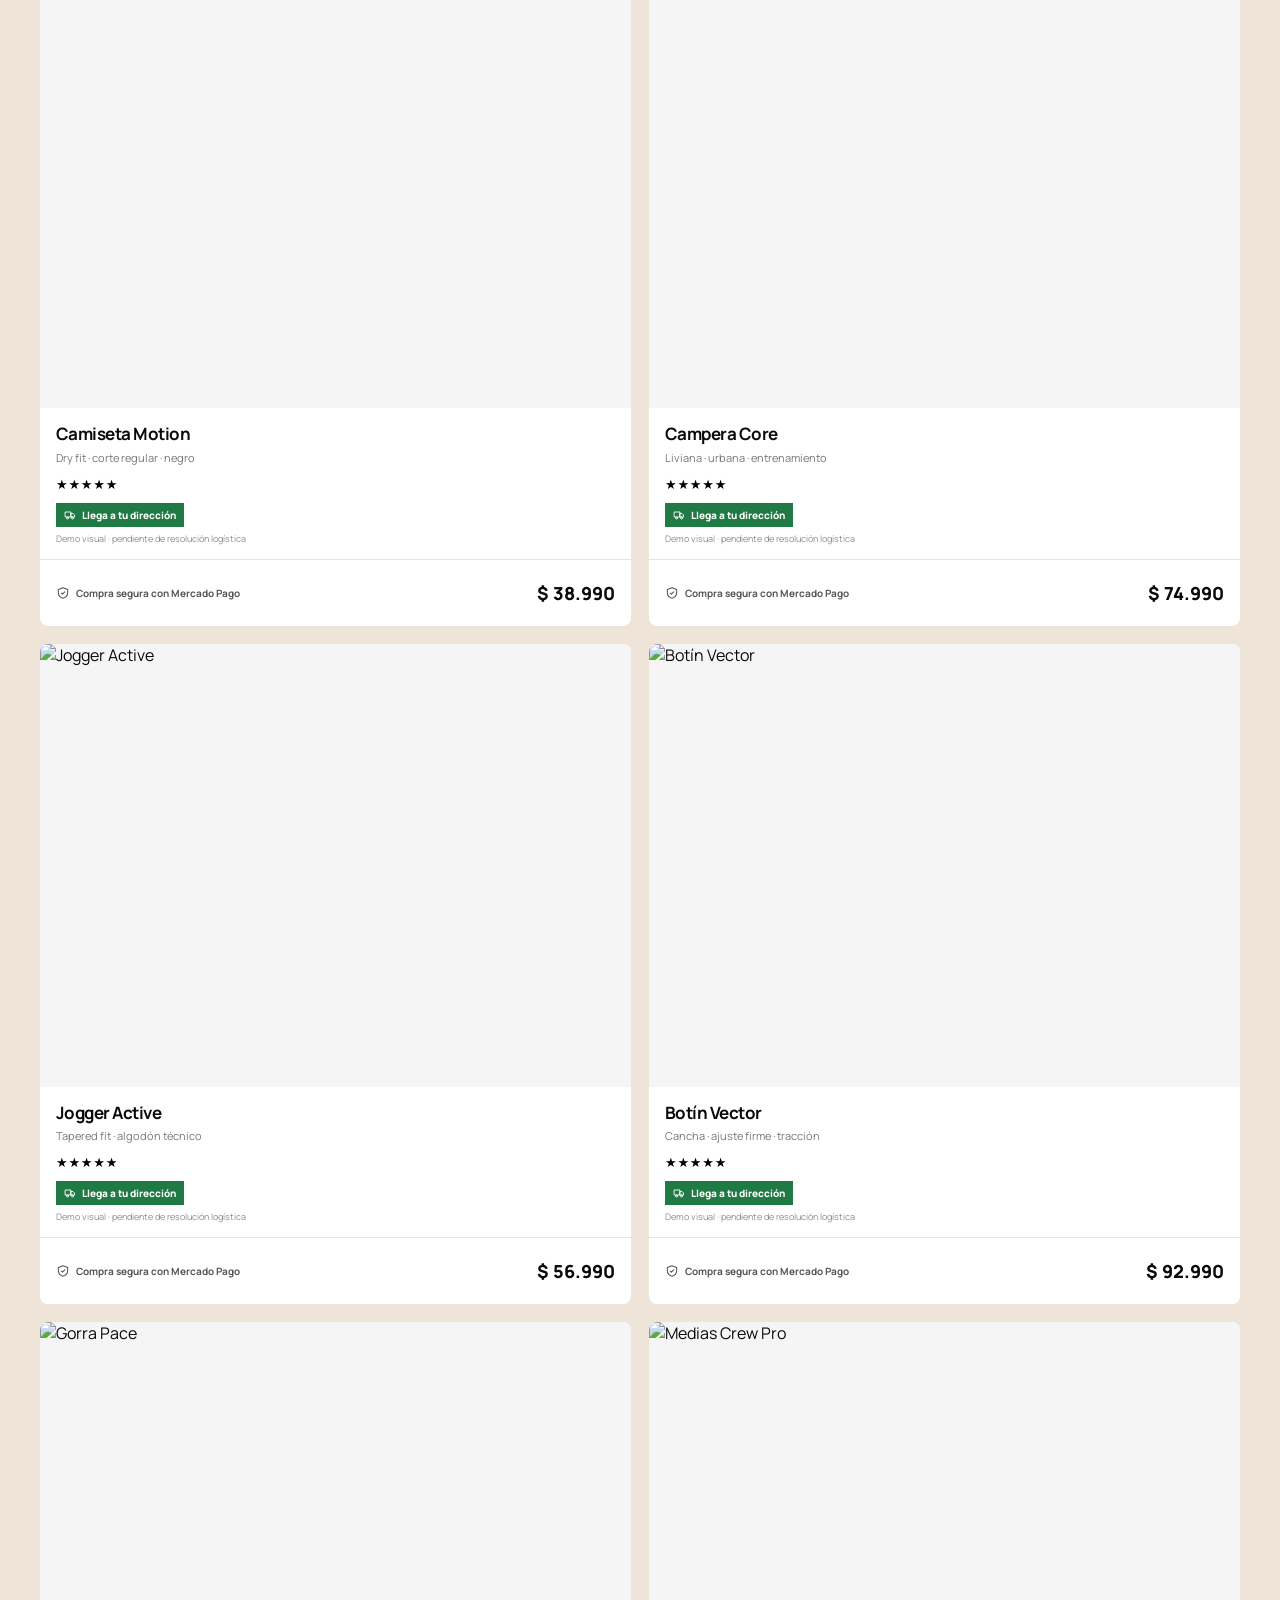
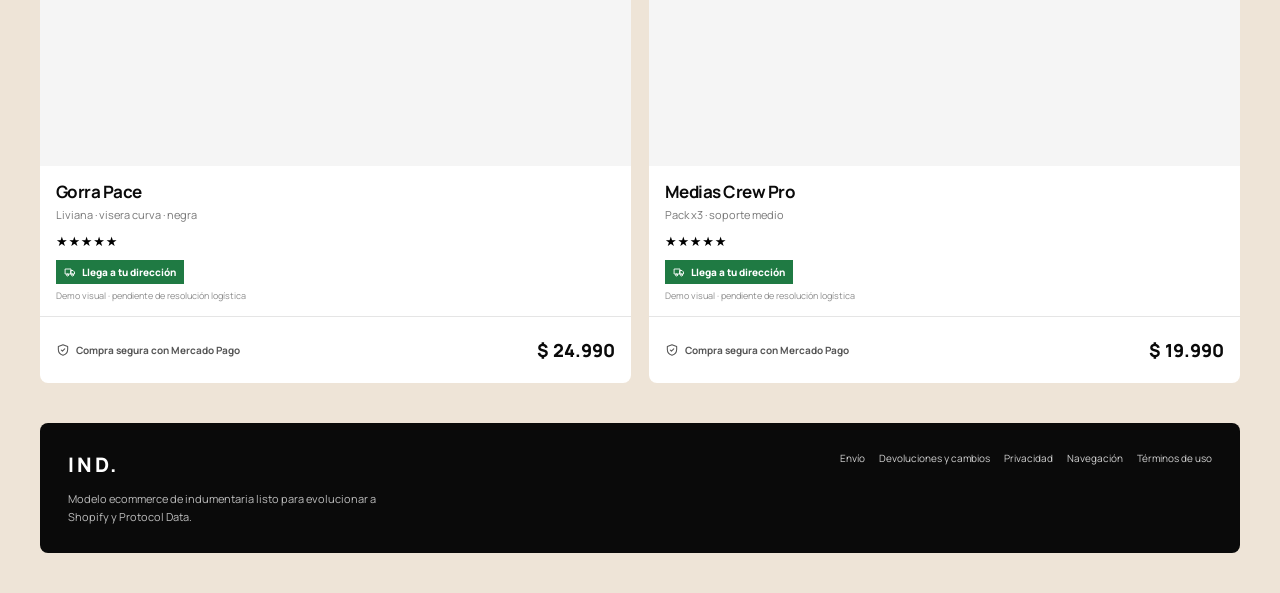
==== commit 861ed31a: "fix: navigate Home Saber de mi envío to Tracking Surface" ====
--- a/index.html
+++ b/index.html
@@ -153,10 +153,10 @@
 
       <div class="menu-divider"></div>
 
-      <button class="menu-link" type="button" id="shippingMenuButton">
+      <a class="menu-link" href="./tracking.html" data-close-menu>
         <span class="menu-icon"><svg viewBox="0 0 24 24"><path d="M3 6h11v10H3Z" /><path d="M14 9h4l3 3v4h-7ZM7 19a2 2 0 1 0 0-4 2 2 0 0 0 0 4ZM17 19a2 2 0 1 0 0-4 2 2 0 0 0 0 4Z" /></svg></span>
         <span>SABER DE MI ENVÍO</span>
-      </button>
+      </a>
 
       <button class="menu-link" type="button" data-reserved="Soporte">
         <span class="menu-icon"><svg viewBox="0 0 24 24"><path d="M4 5h16v11H8l-4 4Z" /></svg></span>
--- a/css/home.css
+++ b/css/home.css
@@ -62,22 +62,38 @@
   background: #111;
 }
 
+.hero::after {
+  content: "";
+  position: absolute;
+  z-index: 1;
+  inset: 0;
+  background: linear-gradient(
+    180deg,
+    rgba(0, 0, 0, 0) 30%,
+    rgba(0, 0, 0, .12) 52%,
+    rgba(0, 0, 0, .76) 100%
+  );
+  pointer-events: none;
+}
+
 .hero img {
   width: 100%;
   height: 100%;
   object-fit: cover;
-  object-position: center 35%;
+  object-position: center 38%;
 }
 
 .hero__panel {
   position: absolute;
+  z-index: 2;
   left: 26px;
   bottom: 26px;
-  width: min(430px, calc(100% - 52px));
-  padding: 22px;
-  border-radius: 6px;
-  background: rgba(0, 0, 0, .82);
+  width: min(560px, calc(100% - 52px));
+  padding: 0;
+  border-radius: 0;
+  background: transparent;
   color: #fff;
+  text-shadow: 0 1px 18px rgba(0, 0, 0, .32);
 }
 
 .hero__panel h1 {
@@ -88,9 +104,9 @@
 }
 
 .hero__panel p {
-  max-width: 36ch;
+  max-width: 42ch;
   margin: 0 0 18px;
-  color: rgba(255,255,255,.82);
+  color: rgba(255,255,255,.9);
   font-size: 13px;
   line-height: 1.5;
 }
@@ -334,7 +350,8 @@
 
 @media (max-width: 720px) {
   .hero { min-height: 0; aspect-ratio: 4 / 5; }
-  .hero__panel { right: 12px; bottom: 12px; left: 12px; width: auto; padding: 18px; }
+  .hero img { object-position: center 26%; }
+  .hero__panel { right: 16px; bottom: 18px; left: 16px; width: auto; padding: 0; }
   .hero__panel h1 { font-size: 36px; }
   .section { margin-top: 28px; }
   .section-heading { align-items: start; }
@@ -368,4 +385,4 @@
   .product-grid { gap: 10px; }
   .product-card__media { aspect-ratio: 1 / 1; }
   .product-card__content h3 { font-size: 13px; }
-}
+}
